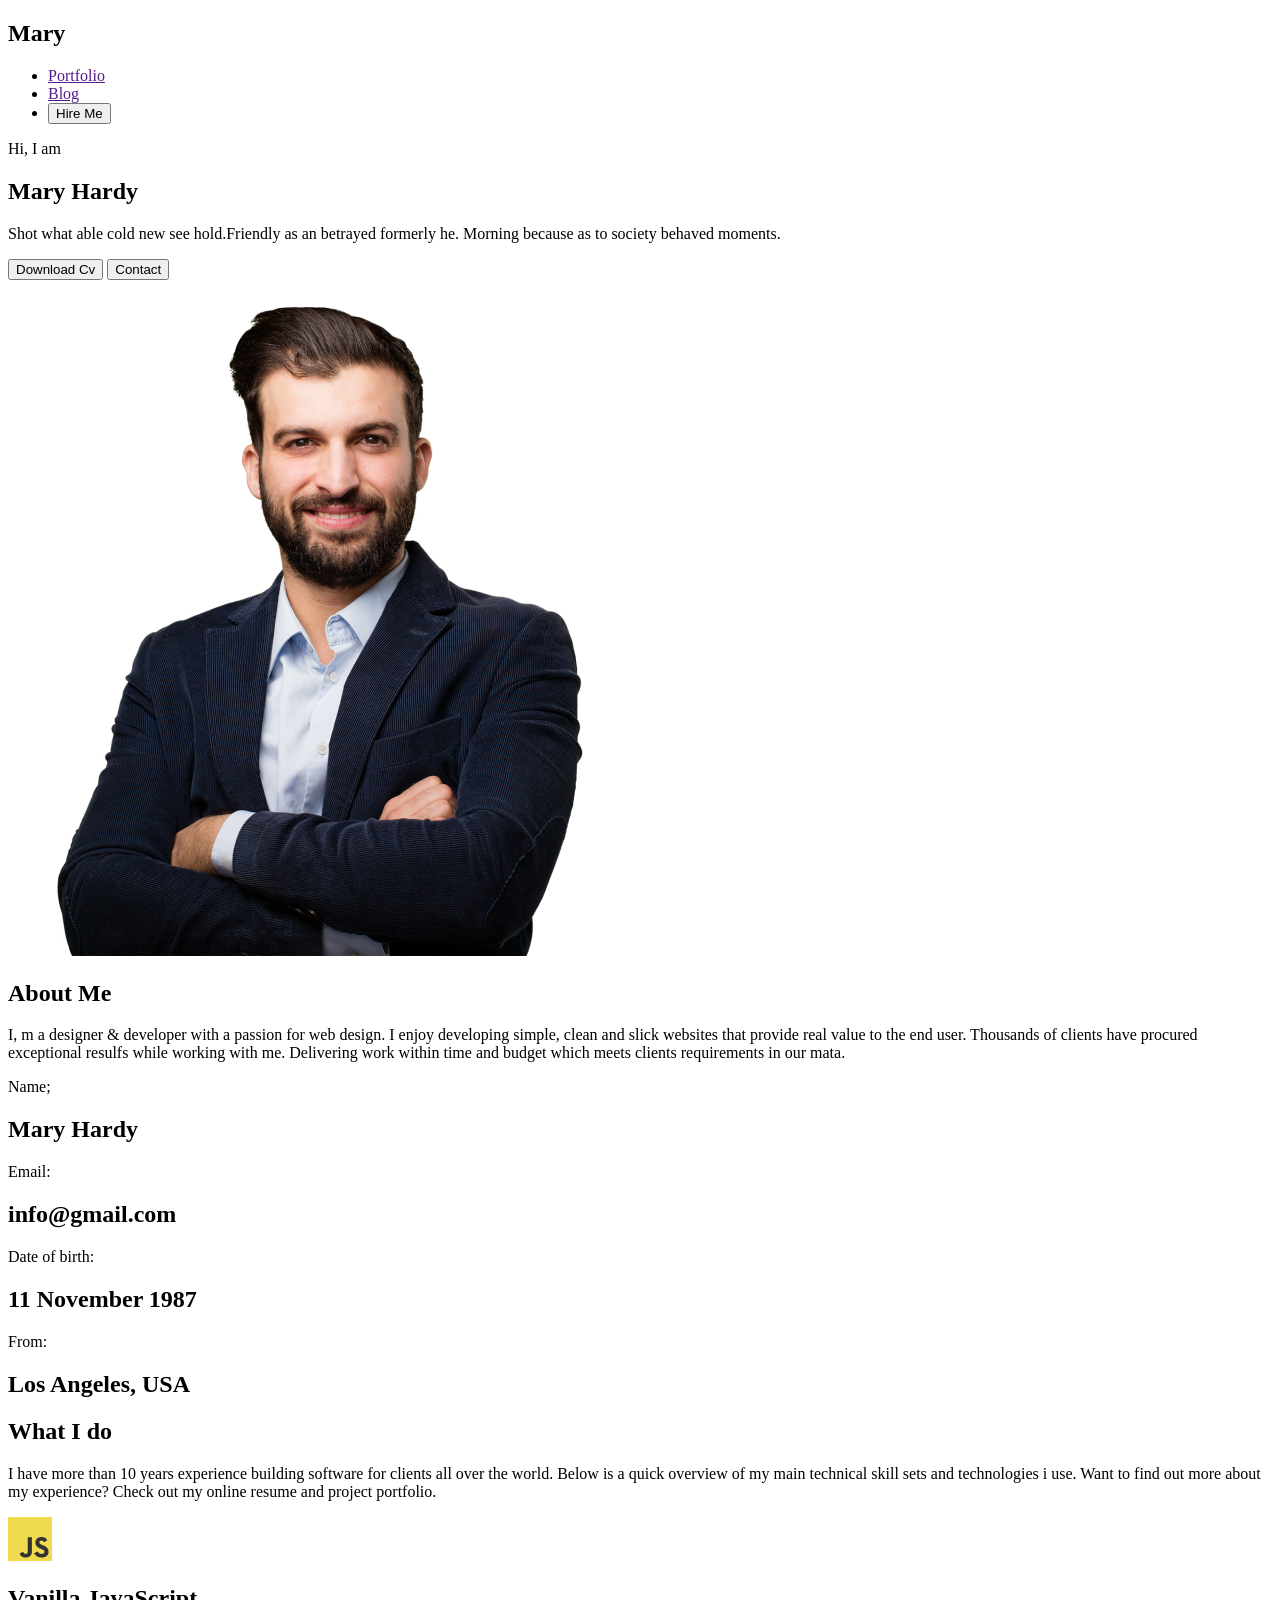
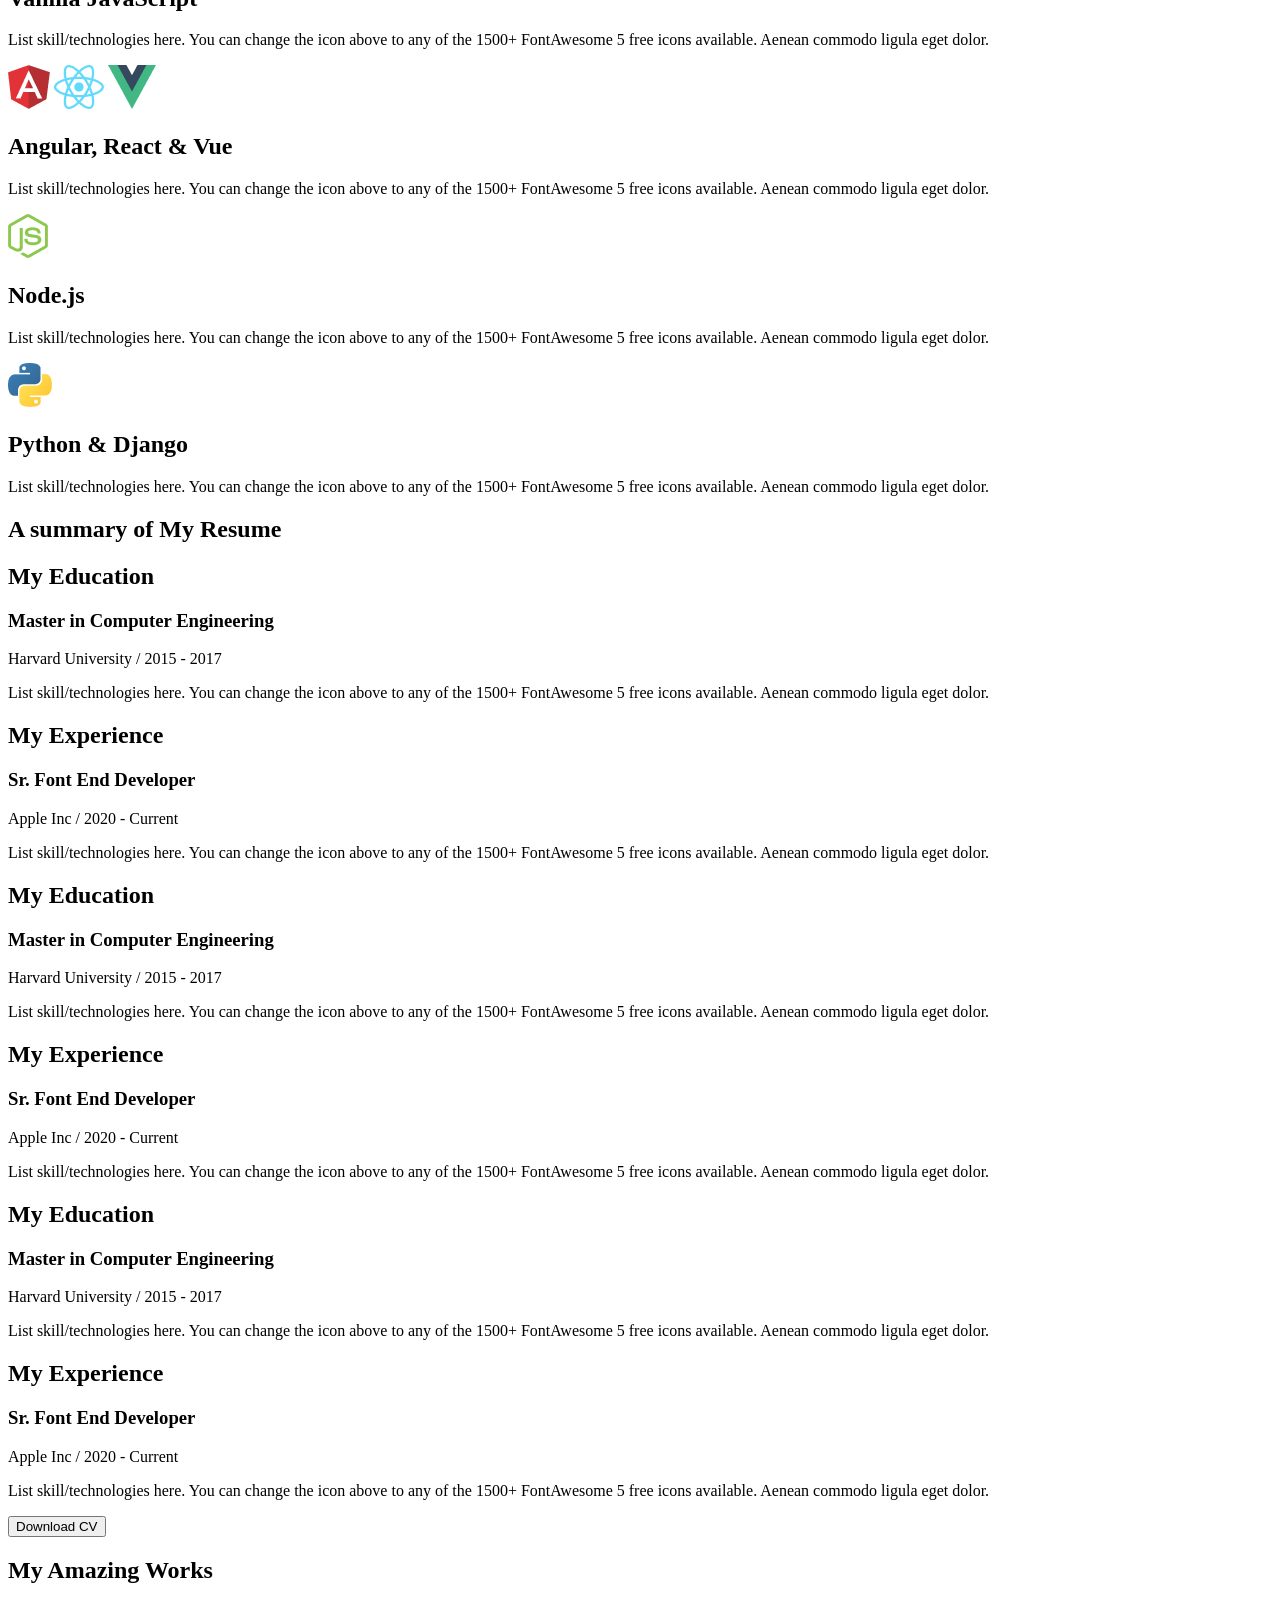
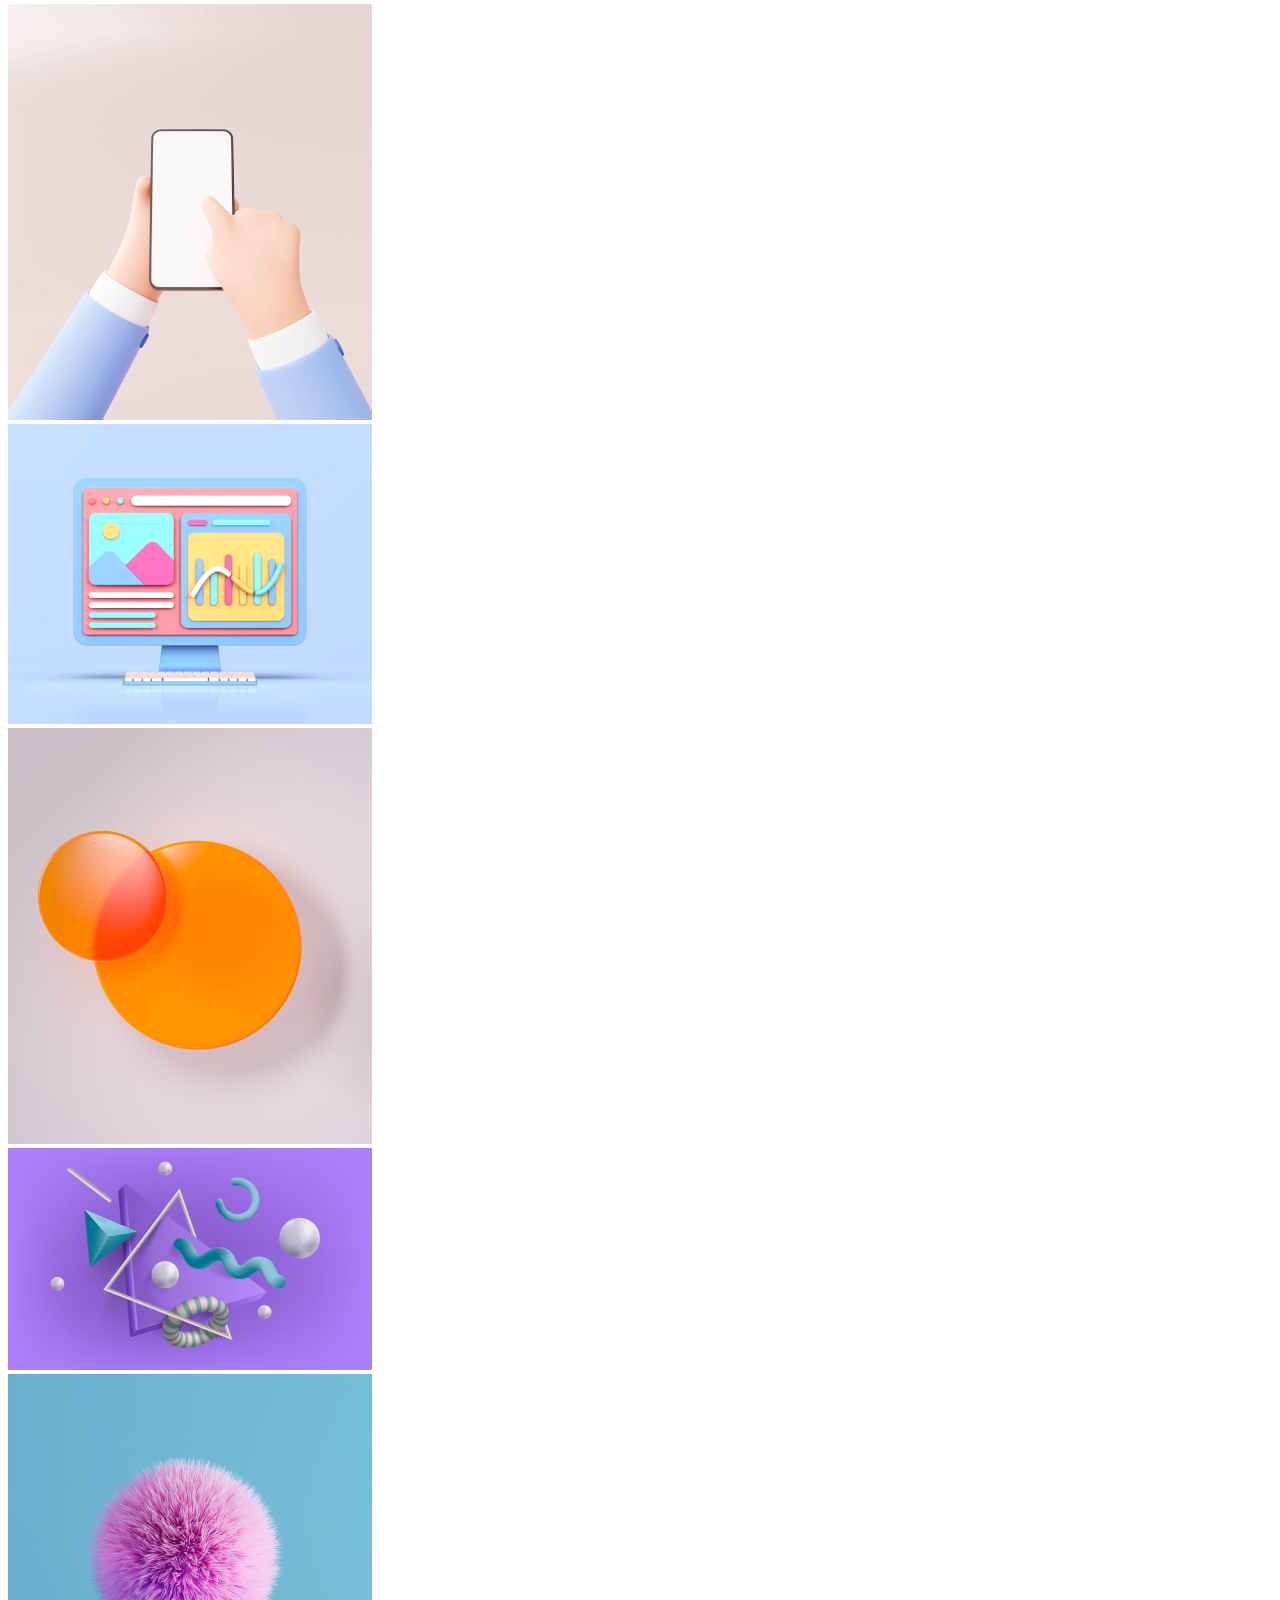
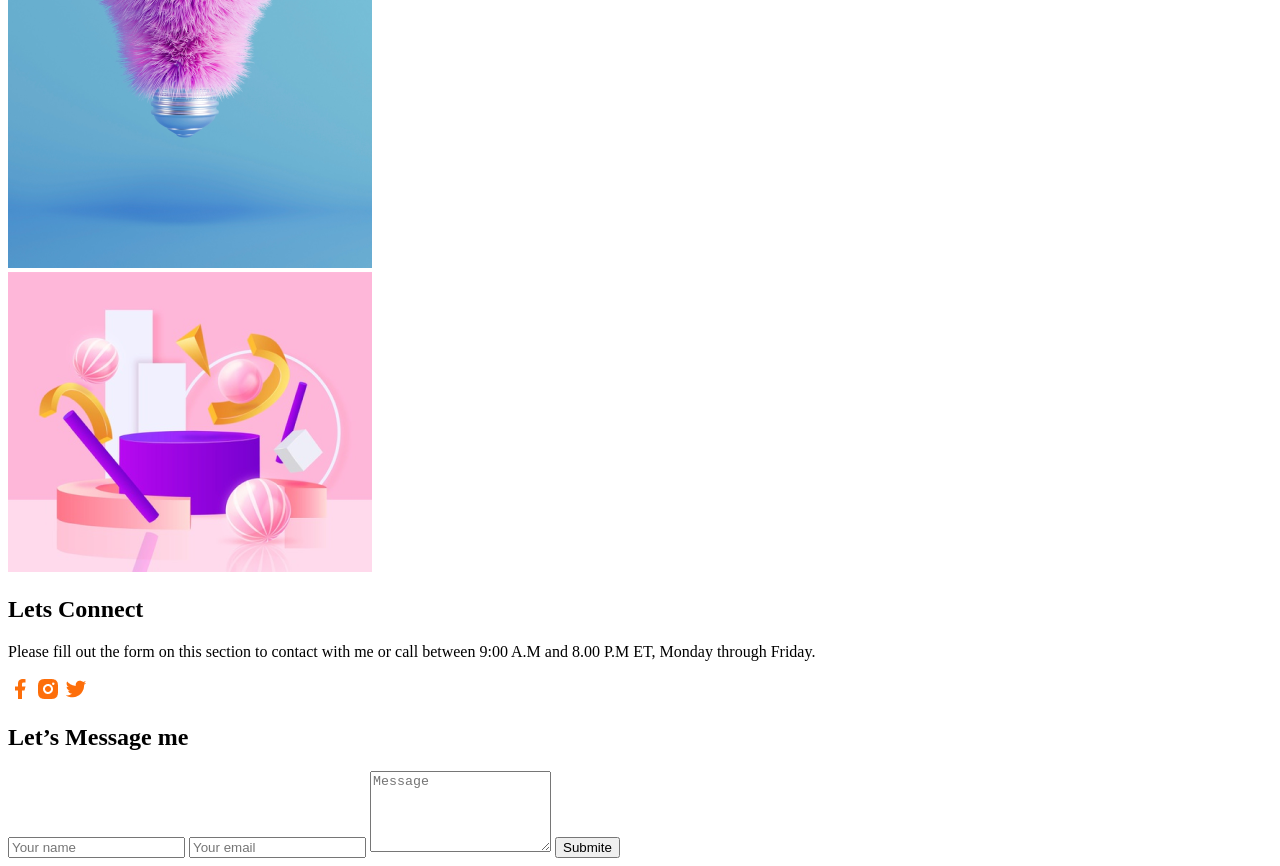
==== index.html @ 157217fe "sec" ====
<!DOCTYPE html>
<html lang="en">

<head>
    <meta charset="UTF-8">
    <meta name="viewport" content="width=device-width, initial-scale=1.0">
    <title>Document</title>
    <link rel="stylesheet" href="../web-dev-portfoilo/style.css">

    <!-- google font -->
    <link rel="preconnect" href="https://fonts.googleapis.com">
    <link rel="preconnect" href="https://fonts.gstatic.com" crossorigin>
    <link href="https://fonts.googleapis.com/css2?family=Open+Sans:ital,wght@0,300..800;1,300..800&display=swap"
        rel="stylesheet">
</head>


<body>
    <!-- Naveber Start -->
    <header>
        <nav class="container">
            <h2 class="logo">Ma<span class="logo-r">r</span>y</h2>
            <ul>
                <li class=""><a href=""> Portfolio</a></li>
                <li><a href=""> Blog</a></li>
                <li><button class="common-btn">Hire Me</button></li>

            </ul>
        </nav>
    </header>
    <!-- Naveber end -->

    <!-- Herow Section start-->

    <section class="herow-parent-root">
        <div class="container herow-parent">
            <!-- left -->
            <div class="hero-left">
                <p class="hero-left-p-1">Hi, I am</p>
                <h2>Mary Hardy</h2>
                <p>Shot what able cold new see hold.Friendly as an betrayed formerly he. Morning
                    because as to society
                    behaved moments.</p>
                <div class="herow-left-btn-parent">
                    <button class="common-btn ">Download Cv</button>
                    <button class="outline-btn ">Contact</button>
                </div>

            </div>

            <!-- right -->

            <div class="herow-right">
                <img src="../web-dev-portfoilo/images/hardy.png" alt="">
            </div>
        </div>
    </section>

    <!-- herow section end -->

    <!-- about section start -->
    <section class="container about-parent">
        <h2>About Me</h2>
        <P>I, m a designer & developer with a passion for web design. I enjoy developing simple, clean and slick
            websites that provide real value to the end user. Thousands of clients have procured exceptional resulfs
            while working with me. Delivering work within time and budget which meets clients requirements in our mata.
        </P>

        <div class="about-box-parent">
            <div class="box">
                <p>Name;</p>
                <h2>Mary Hardy</h2>
            </div>
            <div class="box">
                <p>Email:</p>
                <h2>info@gmail.com</h2>
            </div>
            <div class="box">
                <p>Date of birth:</p>
                <h2>11 November 1987</h2>
            </div>
            <div class="box">
                <p>From:</p>
                <h2>Los Angeles, USA</h2>
            </div>
        </div>

    </section>
    <!-- about section end -->

    <!-- what i do section -->

    <section class="what-i-do-parent container">
        <h2>
            What I do
        </h2>
        <p>I have more than 10 years experience building software for clients all over the world. Below is a quick
            overview of my main technical skill sets and technologies i use. Want to find out more about my experience?
            Check out my online resume and project portfolio.</p>

        <div class="what-i-do-card-container">
            <div class="what-i-do-card">
                <img src="./images/icons/js.png" alt="">
                <h2>Vanilla JavaScript</h2>
                <p>List skill/technologies here. You can change the icon above to any of the 1500+ FontAwesome 5 free
                    icons available. Aenean commodo ligula eget dolor.</p>
            </div>

            <div class="what-i-do-card">
                <img src="./images/icons/angular-icon-1 1.png" alt="">
                <img src="./images/icons/react.png" alt="">
                <img src="./images/icons/vue-9 1.png" alt="">
                <h2>Angular, React & Vue</h2>
                <p>List skill/technologies here. You can change the icon above to any of the 1500+ FontAwesome 5 free
                    icons available. Aenean commodo ligula eget dolor.</p>
            </div>

            <div class="what-i-do-card">
                <img src="./images/icons/nodejs.png" alt="">
                <h2>Node.js</h2>
                <p>List skill/technologies here. You can change the icon above to any of the 1500+ FontAwesome 5 free
                    icons available. Aenean commodo ligula eget dolor.</p>
            </div>

            <div class="what-i-do-card">
                <img src="./images/icons/python-5 1.png" alt="">
                <h2>Python & Django</h2>
                <p>List skill/technologies here. You can change the icon above to any of the 1500+ FontAwesome 5 free
                    icons available. Aenean commodo ligula eget dolor.</p>
            </div>

        </div>
    </section>

    <!-- resume section start -->

    <section class="container">
        <h1 class="big-tex">A summary of My Resume</h1>

        <div class="resume-parent">
            <div>
                <div>
                    <h2 class="left-h2">My Education</h2>
                    <h3>Master in Computer Engineering</h3>
                    <p>Harvard University / 2015 - 2017</p>
                    <p">List skill/technologies here. You can change the icon above
                        to any of the 1500+ FontAwesome 5 free icons available. Aenean commodo ligula eget dolor.</p>

                </div>
            </div>

            <div>
                <div>
                    <h2 class="left-h2">My Experience</h2>
                    <h3>Sr. Font End Developer</h3>
                    <p>Apple Inc / 2020 - Current</p>
                    <p>List skill/technologies here. You can change the icon above
                        to any of the 1500+ FontAwesome 5 free icons available. Aenean commodo ligula eget dolor.</p>

                </div>
            </div>

        </div>

        <div class="resume-parent">
            <div>
                <div>
                    <h2 class="left-h2">My Education</h2>
                    <h3>Master in Computer Engineering</h3>
                    <p>Harvard University / 2015 - 2017</p>
                    <p">List skill/technologies here. You can change the icon above
                        to any of the 1500+ FontAwesome 5 free icons available. Aenean commodo ligula eget dolor.</p>

                </div>
            </div>

            <div>
                <div>
                    <h2 class="left-h2">My Experience</h2>
                    <h3>Sr. Font End Developer</h3>
                    <p>Apple Inc / 2020 - Current</p>
                    <p>List skill/technologies here. You can change the icon above
                        to any of the 1500+ FontAwesome 5 free icons available. Aenean commodo ligula eget dolor.</p>

                </div>
            </div>

        </div>


        <div class="resume-parent">
            <div>
                <div>
                    <h2 class="left-h2">My Education</h2>
                    <h3>Master in Computer Engineering</h3>
                    <p>Harvard University / 2015 - 2017</p>
                    <p">List skill/technologies here. You can change the icon above
                        to any of the 1500+ FontAwesome 5 free icons available. Aenean commodo ligula eget dolor.</p>

                </div>
            </div>

            <div>
                <div>
                    <h2 class="left-h2">My Experience</h2>
                    <h3>Sr. Font End Developer</h3>
                    <p>Apple Inc / 2020 - Current</p>
                    <p>List skill/technologies here. You can change the icon above
                        to any of the 1500+ FontAwesome 5 free icons available. Aenean commodo ligula eget dolor.</p>

                </div>
            </div>

        </div>
        <div class="btn">
            <button class="common-btn">
                Download CV
            </button>
        </div>

    </section>

    <!-- resume section end-->

    <!-- my amazin work start -->

    <section class="my-amazing-parent container">
        <h2>My Amazing Works</h2>

        <div class="gallery">
            <div class="box-1">
                <img src="./images/Rectangle 8.png" alt="">
            </div>

            <div class=" box-2">
                <img src="./images/Rectangle 9.png" alt="">
            </div>

            <div class="box-3">
                <img src="./images/Rectangle 10.png" alt="">
            </div>

            <div class="box-4">
                <img src="./images/Rectangle 11.png" alt="">
            </div>

            <div class="box-5">
                <img src="./images/Rectangle 12.png" alt="">
            </div>

            <div class="box-6">
                <img src="./images/Rectangle 13.png" alt="">
            </div>
        </div>
        <!-- my amazin work end -->
    </section>

    <!-- footer -->

    <footer>
        <div class="footer-left">
            <h2>Lets Connect</h2>
            <p>Please fill out the form on this section to contact with me or call between 9:00 A.M and 8.00 P.M ET,
                Monday through Friday.</p>
            <div>
                <img src="./images/icons/facebook.png" alt="">
                <img src="./images/icons/insta.png" alt="">
                <img src="./images/icons/twitter.png" alt="">
            </div>
        </div>
        <div>
            <h2>Let’s Message me</h2>
            <form>
                <input type="text" placeholder="Your name">
                <input type="text" placeholder="Your email">
                <textarea rows="5" placeholder="Message"></textarea>
                <button class="common-btn btn-2">Submite</button>
            </form>
        </div>
    </footer>
</body>

</html>
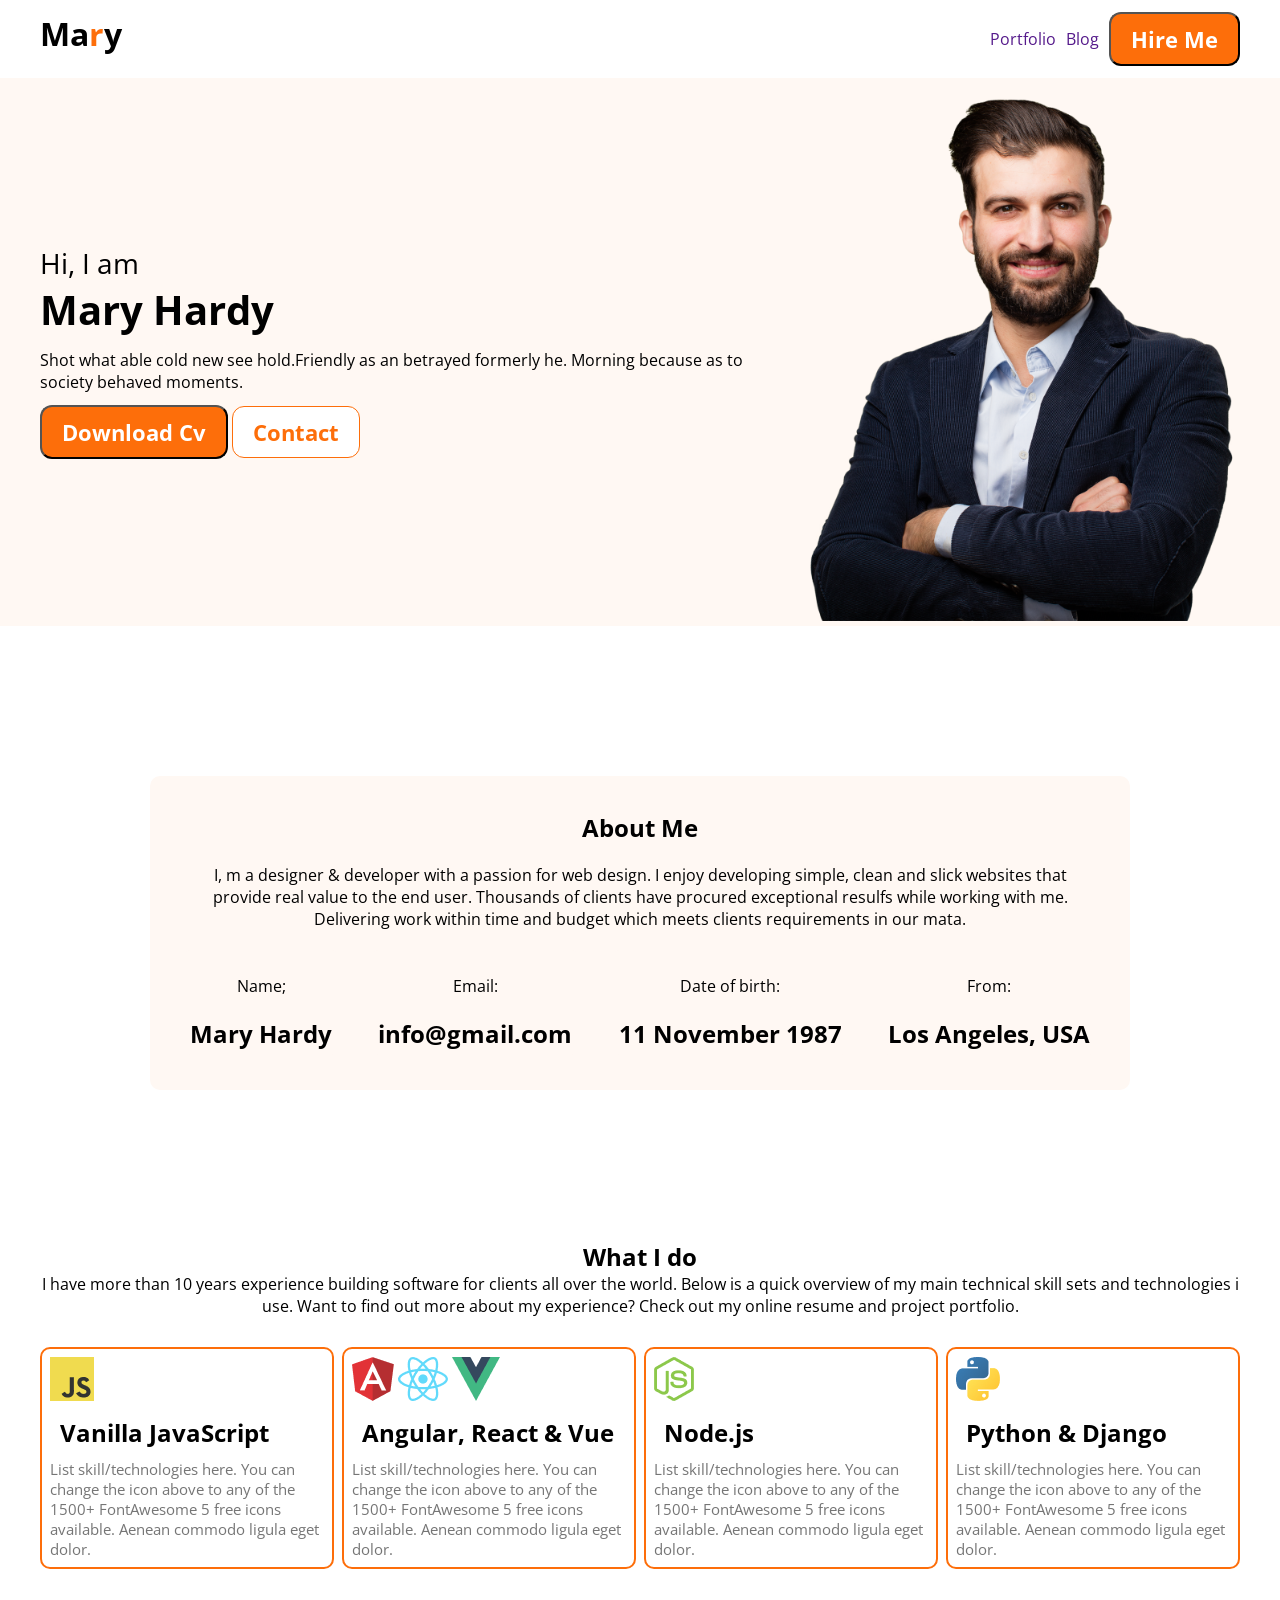
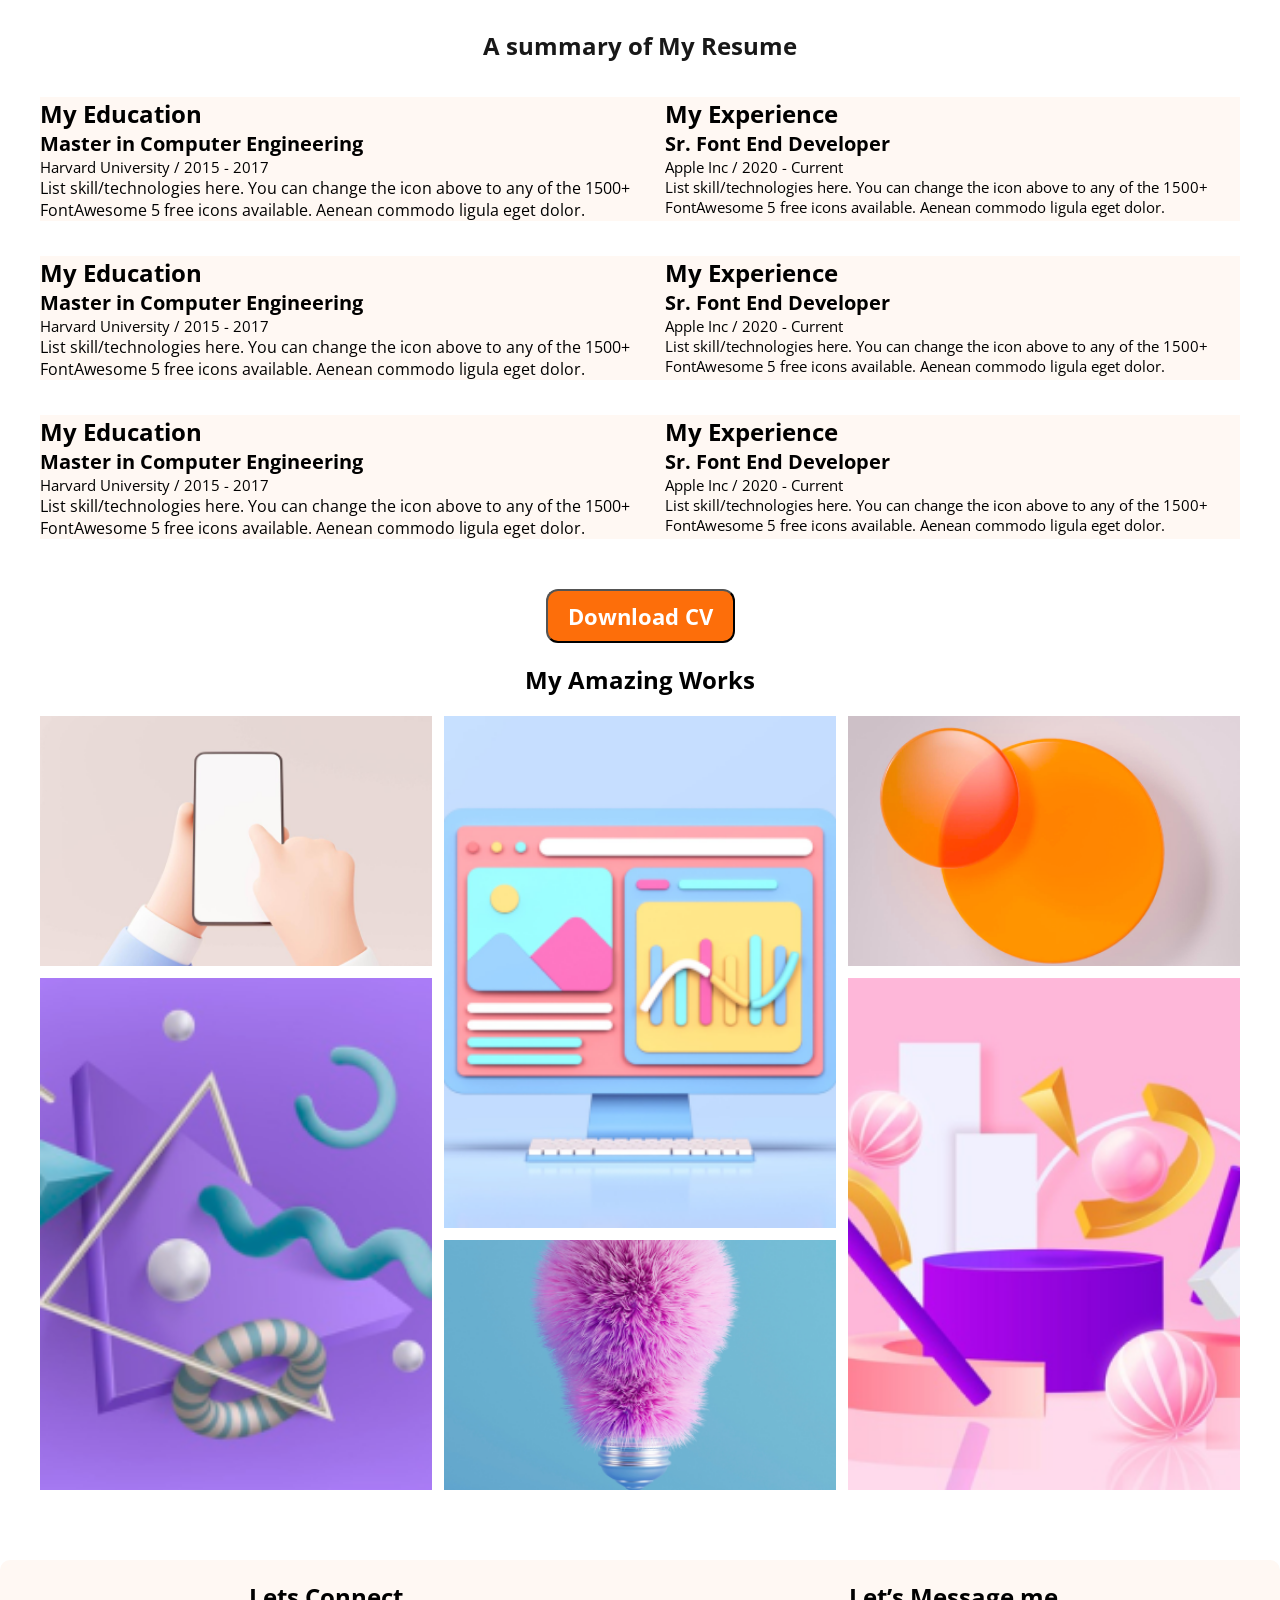
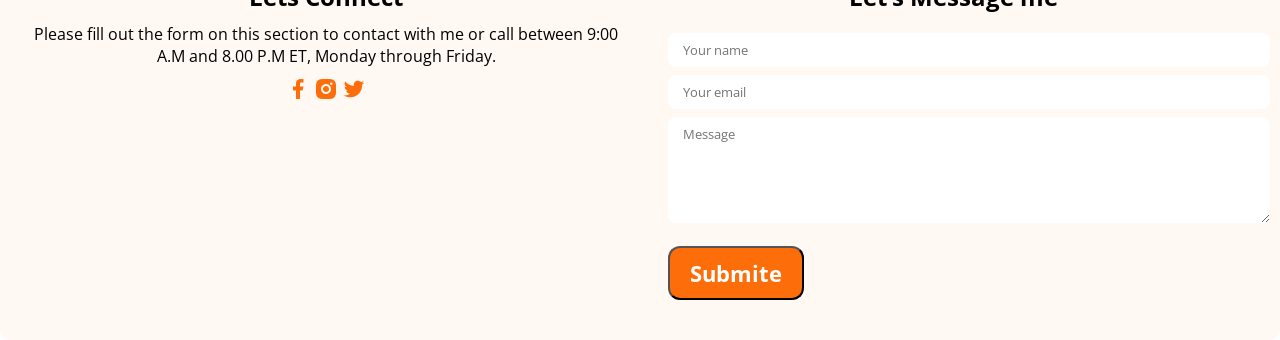
==== commit 868506f3: "sec" ====
--- a/index.html
+++ b/index.html
@@ -5,7 +5,7 @@
     <meta charset="UTF-8">
     <meta name="viewport" content="width=device-width, initial-scale=1.0">
     <title>Document</title>
-    <link rel="stylesheet" href="../web-dev-portfoilo/style.css">
+    <link rel="stylesheet" href="./style.css">
 
     <!-- google font -->
     <link rel="preconnect" href="https://fonts.googleapis.com">
--- a/style.css
+++ b/style.css
@@ -0,0 +1,267 @@
+/* reset style */
+
+* {
+  padding: 0;
+  margin: 0;
+  font-family: "Open Sans", sans-serif;
+}
+img {
+  max-width: 100%;
+}
+/* common style */
+.common-btn {
+  background-color: #fd6e0a;
+  padding: 10px 20px;
+  border-radius: 12px;
+  font-weight: bold;
+  font-size: 22px;
+  color: white;
+  cursor: pointer;
+}
+
+.outline-btn {
+  background-color: white;
+  padding: 10px 20px;
+  border-radius: 12px;
+  font-weight: bold;
+  font-size: 22px;
+  color: #fd6e0a;
+  border: 1px solid #fd6e0a;
+  cursor: pointer;
+}
+
+.container {
+  max-width: 1200px;
+  margin: auto;
+}
+
+nav {
+  display: flex;
+  justify-content: space-between;
+
+  padding: 12px 0;
+}
+.logo {
+  font-weight: bold;
+  font-size: 32px;
+}
+.logo-r {
+  color: #fd6e0a;
+}
+ul {
+  display: flex;
+  justify-content: space-between;
+  list-style: none;
+  gap: 10px;
+  align-items: center;
+}
+
+ul li a {
+  text-decoration: none;
+}
+/* Herow Section style */
+.herow-parent-root {
+  background-color: #fff8f3;
+}
+.herow-parent {
+  display: flex;
+  justify-content: space-between;
+  align-items: center;
+  max-width: 1200px;
+  margin: auto;
+}
+
+.hero-left-p-1 {
+  font-size: 28px;
+  font-weight: 600px;
+}
+
+.hero-left h2 {
+  font-weight: bold;
+  font-size: 40px;
+  margin-bottom: 12px;
+}
+
+.herow-left-btn-parent {
+  margin-top: 12px;
+}
+
+/* about us css */
+.about-parent {
+  background-color: #fff8f3;
+  margin: 150px;
+  border-radius: 10px;
+  padding: 35px;
+  text-align: center;
+}
+
+.about-parent p {
+  margin: 20px 0;
+}
+.about-box-parent {
+  display: flex;
+  justify-content: space-between;
+  gap: 8px;
+}
+
+.about-box-parent .box {
+  background-color: #fff8f3;
+  padding: 5px;
+  border-radius: 5px;
+  -webkit-border-radius: 5px;
+  -moz-border-radius: 5px;
+  -ms-border-radius: 5px;
+  -o-border-radius: 5px;
+}
+
+/* <!-- what i do section css --> */
+
+.what-i-do-parent {
+  margin: 60px auto;
+  text-align: center;
+}
+
+.what-i-do-card-container {
+  margin-top: 30px;
+  display: flex;
+  justify-content: space-between;
+  gap: 8px;
+}
+
+.what-i-do-card-container .what-i-do-card {
+  border: 2px solid #fd6e0a;
+  padding: 8px;
+  border-radius: 10px;
+  text-align: left;
+}
+
+.what-i-do-card-container .what-i-do-card h2 {
+  margin: 10px;
+  text-align: left;
+}
+
+.what-i-do-card-container .what-i-do-card p {
+  color: #757575;
+  font-size: 15px;
+}
+
+/* resume section */
+.resume-parent {
+  margin-top: 35px;
+  display: flex;
+  justify-content: space-between;
+  background-color: #fff8f3;
+}
+.big-tex {
+  text-align: center;
+  color: #181818;
+  gap: 8px;
+  font-size: 30x;
+}
+
+.left-h2 {
+  font-size: 35x;
+}
+
+.resume-parent h3 {
+  font-size: 20px;
+}
+
+.resume-parent p {
+  font-size: 15px;
+}
+
+.btn {
+  margin-top: 50px;
+  text-align: center;
+}
+
+/* my amazin work style  start*/
+
+.my-amazing-parent {
+  margin-top: 20px;
+  text-align: center;
+}
+
+.gallery {
+  margin-top: 20px;
+  gap: 12px;
+  display: grid;
+  grid-template-columns: repeat(3, 1fr);
+  grid-auto-rows: 250px;
+  grid-template-areas:
+    "one two three"
+    "four two six"
+    "four five six";
+}
+
+.gallery img {
+  height: 100%;
+  width: 100%;
+  object-fit: cover;
+}
+
+.box-1 {
+  grid-area: one;
+}
+
+.box-2 {
+  grid-area: two;
+}
+
+.box-3 {
+  grid-area: three;
+}
+
+.box-4 {
+  grid-area: four;
+}
+
+.box-5 {
+  grid-area: five;
+}
+
+.box-6 {
+  grid-area: six;
+}
+
+/* footer */
+
+footer {
+  text-align: center;
+  display: grid;
+  grid-template-columns: repeat(2, 1fr);
+  margin-top: 70px;
+  justify-content: space-between;
+  gap: 15px;
+  background-color: #fff8f3;
+  padding: 20px;
+  border-radius: 10px;
+}
+footer form {
+  padding: 20px;
+}
+
+.footer-left p {
+  margin: 10px 0px;
+}
+
+footer form input,
+footer form textarea {
+  border: none;
+  outline: none;
+  background-color: white;
+  padding: 8px 15px;
+  border-radius: 8px;
+  display: block;
+  width: 100%;
+  margin-bottom: 8px;
+}
+form {
+  display: flex;
+  flex-direction: column;
+  align-items: flex-start;
+}
+.btn-2 {
+  margin-top: 15px;
+}
